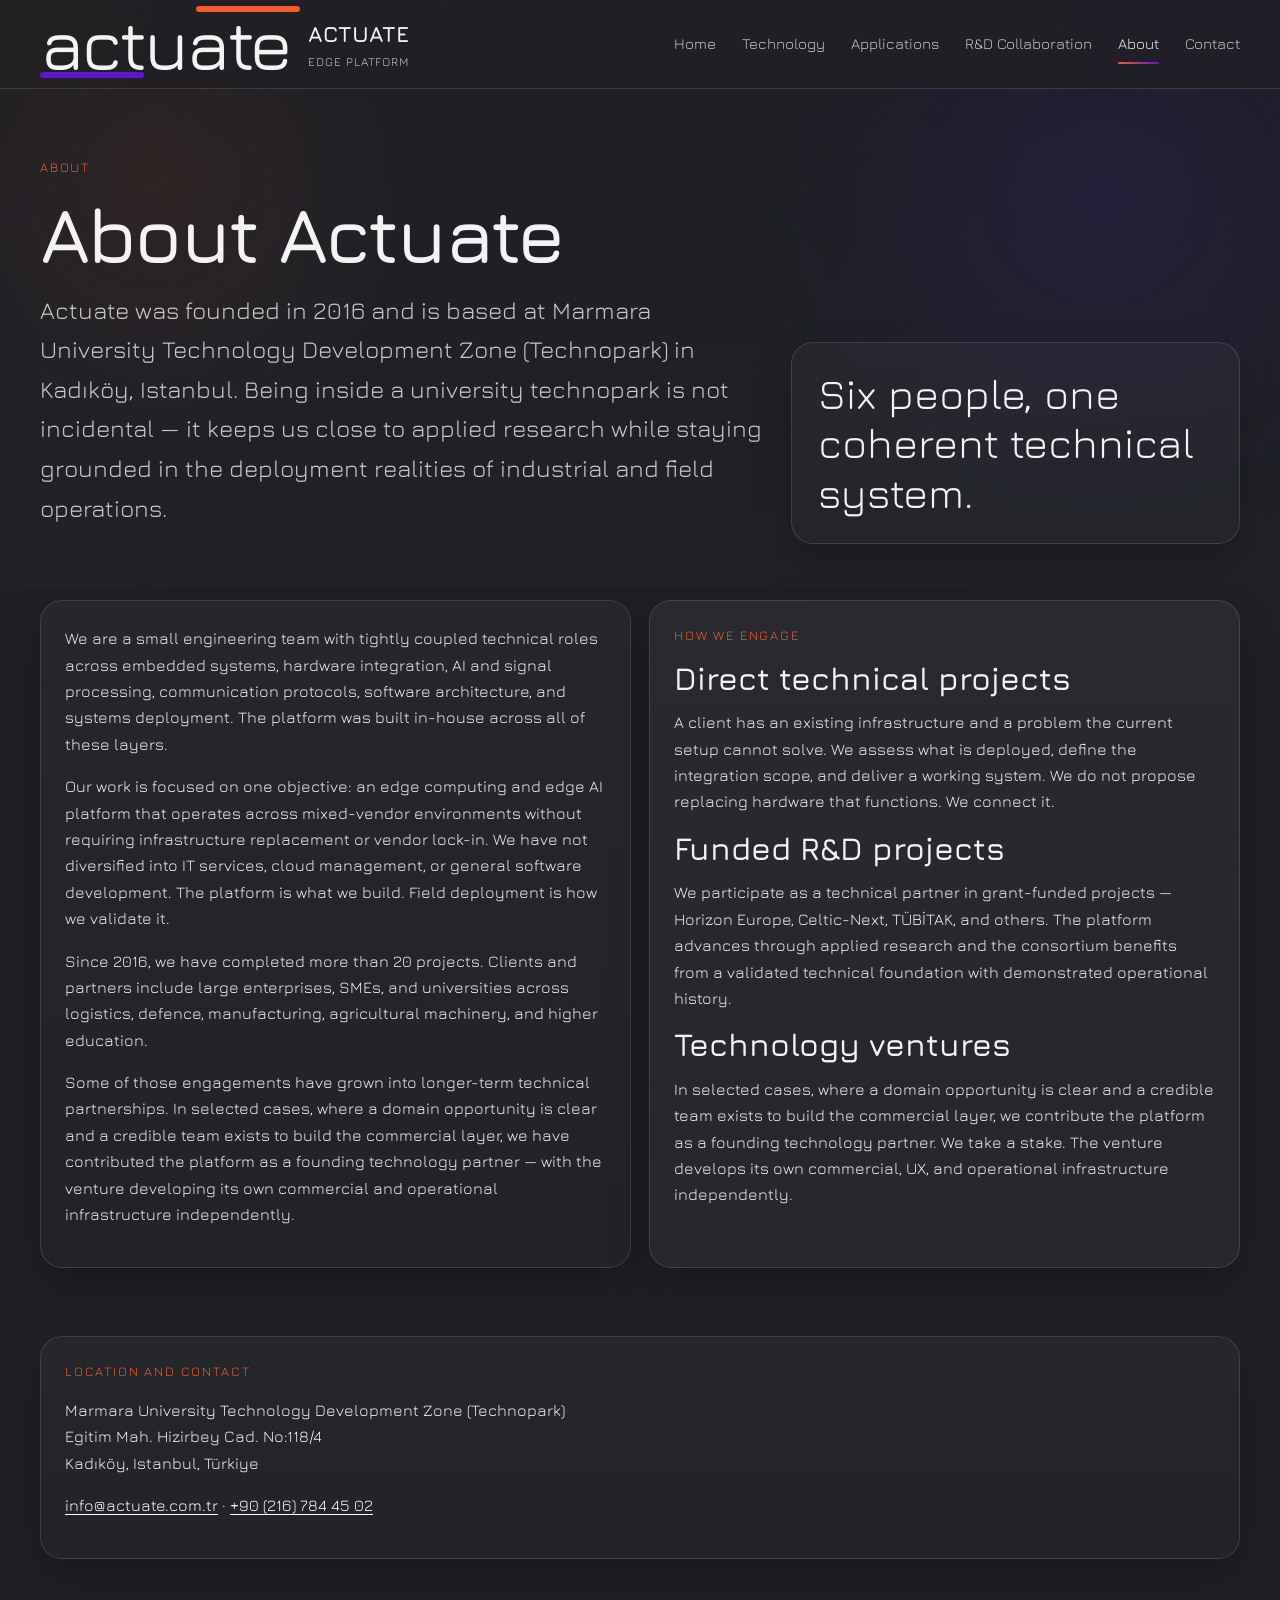
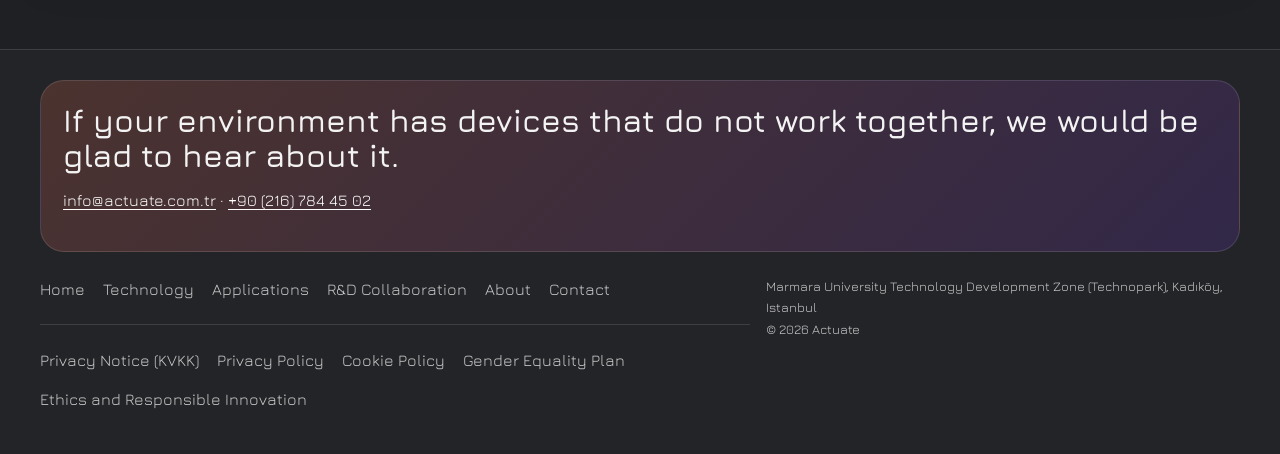
==== about.html @ cb900380 "Initial Actuate static website" ====
<!doctype html>
<html lang="en">
<head>
  <meta charset="utf-8">
  <meta name="viewport" content="width=device-width, initial-scale=1">
  <title>Actuate | About</title>
  <meta name="description" content="About Actuate.">
  <link rel="preconnect" href="https://fonts.googleapis.com">
  <link rel="preconnect" href="https://fonts.gstatic.com" crossorigin>
  <link rel="stylesheet" href="css/style.css">
</head>
<body>
  <header class="site-header">
    <div class="container nav-wrap">
      <a class="brand" href="index.html"><div class="brand-mark"><div class="brand-bars"><span class="brand-bar-orange"></span><span class="brand-bar-purple"></span></div><div class="brand-word">actuate</div></div><div class="brand-meta"><strong>ACTUATE</strong><small>Edge Platform</small></div></a>
      <nav class="main-nav">
        <a href="index.html" class="">Home</a><a href="technology.html" class="">Technology</a><a href="applications.html" class="">Applications</a><a href="rd-collaboration.html" class="">R&D Collaboration</a><a href="about.html" class="active">About</a><a href="contact.html" class="">Contact</a>
      </nav>
    </div>
  </header>
  <main>
    
<section class="hero">
  <div class="container hero-grid hero-generic">
    <div>
      <div class="eyebrow">About</div>
      <h1>About Actuate</h1>
      <p class="lead">Actuate was founded in 2016 and is based at Marmara University Technology Development Zone (Technopark) in Kadıköy, Istanbul. Being inside a university technopark is not incidental — it keeps us close to applied research while staying grounded in the deployment realities of industrial and field operations.</p>
    </div>
    <aside class="quote-card">
      <blockquote>Six people, one coherent technical system.</blockquote>
    </aside>
  </div>
</section>

<section class="section section-tight">
  <div class="container grid-2">
    <section class="panel">
      <p>We are a small engineering team with tightly coupled technical roles across embedded systems, hardware integration, AI and signal processing, communication protocols, software architecture, and systems deployment. The platform was built in-house across all of these layers.</p>
      <p>Our work is focused on one objective: an edge computing and edge AI platform that operates across mixed-vendor environments without requiring infrastructure replacement or vendor lock-in. We have not diversified into IT services, cloud management, or general software development. The platform is what we build. Field deployment is how we validate it.</p>
      <p>Since 2016, we have completed more than 20 projects. Clients and partners include large enterprises, SMEs, and universities across logistics, defence, manufacturing, agricultural machinery, and higher education.</p>
      <p>Some of those engagements have grown into longer-term technical partnerships. In selected cases, where a domain opportunity is clear and a credible team exists to build the commercial layer, we have contributed the platform as a founding technology partner — with the venture developing its own commercial and operational infrastructure independently.</p>
    </section>
    <section class="panel panel-muted">
      <div class="eyebrow">How we engage</div>
      <h3>Direct technical projects</h3>
      <p>A client has an existing infrastructure and a problem the current setup cannot solve. We assess what is deployed, define the integration scope, and deliver a working system. We do not propose replacing hardware that functions. We connect it.</p>
      <h3>Funded R&amp;D projects</h3>
      <p>We participate as a technical partner in grant-funded projects — Horizon Europe, Celtic-Next, TÜBİTAK, and others. The platform advances through applied research and the consortium benefits from a validated technical foundation with demonstrated operational history.</p>
      <h3>Technology ventures</h3>
      <p>In selected cases, where a domain opportunity is clear and a credible team exists to build the commercial layer, we contribute the platform as a founding technology partner. We take a stake. The venture develops its own commercial, UX, and operational infrastructure independently.</p>
    </section>
  </div>
</section>

<section class="section">
  <div class="container panel">
    <div class="eyebrow">Location and contact</div>
    <p>Marmara University Technology Development Zone (Technopark)<br>
    Egitim Mah. Hizirbey Cad. No:118/4<br>
    Kadıköy, Istanbul, Türkiye</p>
    <p><a class="inline-link" href="mailto:info@actuate.com.tr">info@actuate.com.tr</a> · <a class="inline-link" href="tel:+902167844502">+90 (216) 784 45 02</a></p>
  </div>
</section>

  </main>
  
<footer class="site-footer">
  <div class="container">
    <div class="footer-top-cta">
      <h3>If your environment has devices that do not work together, we would be glad to hear about it.</h3>
      <p><a class="inline-link" href="mailto:info@actuate.com.tr">info@actuate.com.tr</a> · <a class="inline-link" href="tel:+902167844502">+90 (216) 784 45 02</a></p>
    </div>
    <div class="footer-grid">
      <div>
        <div class="footer-nav"><a href="index.html">Home</a><a href="technology.html">Technology</a><a href="applications.html">Applications</a><a href="rd-collaboration.html">R&D Collaboration</a><a href="about.html">About</a><a href="contact.html">Contact</a></div>
        <hr class="sep">
        <div class="footer-legal"><a href="privacy-notice-kvkk.html">Privacy Notice (KVKK)</a><a href="privacy-policy.html">Privacy Policy</a><a href="cookie-policy.html">Cookie Policy</a><a href="gender-equality-plan.html">Gender Equality Plan</a><a href="ethics-and-responsible-innovation.html">Ethics and Responsible Innovation</a></div>
      </div>
      <div class="small">
        Marmara University Technology Development Zone (Technopark), Kadıköy, Istanbul<br>
        © <span data-year></span> Actuate
      </div>
    </div>
  </div>
</footer>

  <script src="js/main.js"></script>
</body>
</html>
---- css/style.css ----
@import url('https://fonts.googleapis.com/css2?family=Jura:wght@300;400;500;600;700&display=swap');

:root{
  --bg:#1f2024;
  --surface:#2a2b30;
  --surface-2:#24252a;
  --surface-3:#313238;
  --accent:#f85a28;
  --accent-2:#5b17c9;
  --text:#f3f3f3;
  --muted:#c9c9c9;
  --line:rgba(255,255,255,.12);
  --max:1200px;
  --radius:22px;
  --shadow:0 18px 42px rgba(0,0,0,.22);
}
*{box-sizing:border-box}
html{scroll-behavior:smooth}
body{
  margin:0;
  background:
    radial-gradient(circle at top right, rgba(91,23,201,.16), transparent 28%),
    radial-gradient(circle at top left, rgba(248,90,40,.10), transparent 26%),
    var(--bg);
  color:var(--text);
  font-family:"Jura",system-ui,sans-serif;
  line-height:1.65;
}
img{max-width:100%;display:block}
a{color:inherit;text-decoration:none}
.container{width:min(var(--max), calc(100% - 32px));margin:0 auto}
.site-header{
  position:sticky; top:0; z-index:50;
  backdrop-filter:blur(16px);
  background:rgba(31,32,36,.84);
  border-bottom:1px solid var(--line);
}
.nav-wrap{
  min-height:84px; display:flex; align-items:center; justify-content:space-between; gap:20px;
}
.brand{display:flex; align-items:center; gap:14px; min-width:0}
.brand img{width:132px; height:auto; border-radius:12px}
.brand small{color:var(--muted); display:block; font-size:12px; letter-spacing:.08em; text-transform:uppercase}
.main-nav{
  display:flex; gap:26px; flex-wrap:wrap; justify-content:flex-end; align-items:center;
}
.main-nav a{
  color:var(--muted);
  font-size:15px;
  position:relative;
  padding:10px 0;
}
.main-nav a:hover,.main-nav a.active{color:var(--text)}
.main-nav a.active::after,.main-nav a:hover::after{
  content:""; position:absolute; left:0; right:0; bottom:2px; height:2px;
  background:linear-gradient(90deg,var(--accent),var(--accent-2));
  border-radius:999px;
}
.hero{padding:68px 0 44px}
.hero-grid{
  display:grid; gap:28px; align-items:end;
}
.hero-home{grid-template-columns:1.25fr .75fr}
.hero-generic{grid-template-columns:1fr .62fr}
.eyebrow{
  color:var(--accent); font-size:13px; text-transform:uppercase; letter-spacing:.14em; margin-bottom:14px;
}
h1,h2,h3,h4{margin:0 0 14px; line-height:1.08}
h1{font-size:clamp(42px,8vw,78px); font-weight:600; letter-spacing:-.03em}
h2{font-size:clamp(30px,6vw,52px); font-weight:600; letter-spacing:-.02em}
h3{font-size:clamp(22px,4.6vw,32px); font-weight:600}
p{margin:0 0 16px}
.lead{
  color:var(--muted);
  font-size:clamp(18px,2.4vw,24px);
  max-width:900px;
}
.cta-row{display:flex; gap:14px; flex-wrap:wrap; margin-top:28px}
.btn{
  display:inline-flex; align-items:center; justify-content:center;
  min-height:50px; padding:0 22px; border-radius:999px;
  border:1px solid transparent; font-weight:600; font-size:15px;
  transition:.2s ease;
}
.btn-primary{
  background:linear-gradient(135deg,var(--accent),#ff7a52); color:#fff; box-shadow:var(--shadow);
}
.btn-secondary{
  background:transparent; border-color:rgba(255,255,255,.18); color:var(--text);
}
.btn:hover{transform:translateY(-1px)}
.hero-panel,.panel,.card,.evidence-card,.quote-card{
  background:linear-gradient(180deg, rgba(255,255,255,.03), rgba(255,255,255,.015));
  border:1px solid var(--line);
  box-shadow:var(--shadow);
  border-radius:var(--radius);
}
.hero-panel{padding:26px; min-height:100%}
.hero-panel .shape{
  aspect-ratio:1/1; border-radius:18px; overflow:hidden; margin-top:10px;
  background:
    linear-gradient(135deg, rgba(248,90,40,.2), rgba(91,23,201,.2)),
    var(--surface);
  border:1px solid rgba(255,255,255,.08);
}
.hero-panel .shape img{width:100%; height:100%; object-fit:cover; mix-blend-mode:screen; opacity:.82}
.section{padding:34px 0}
.section-tight{padding-top:12px}
.section-head{display:flex; align-items:end; justify-content:space-between; gap:20px; margin-bottom:18px}
.section-head p{max-width:760px; color:var(--muted)}
.grid-2{display:grid; grid-template-columns:1fr; gap:18px}
.panel{padding:24px}
.panel-muted{background:linear-gradient(180deg, rgba(255,255,255,.025), rgba(255,255,255,.01)), var(--surface-2)}
.list-clean{margin:0; padding-left:18px}
.list-clean li{margin:0 0 10px}
.feature-grid,.applications-grid,.legal-grid,.evidence-strip,.contact-grid,.footer-grid{
  display:grid; gap:16px;
}
.feature-grid,.applications-grid{grid-template-columns:1fr}
.card{padding:22px; height:100%}
.card h3{margin-bottom:10px}
.card p,.muted{color:var(--muted)}
.card-accent{
  background:
    linear-gradient(180deg, rgba(248,90,40,.08), rgba(255,255,255,.015)),
    var(--surface);
}
.card-accent-2{
  background:
    linear-gradient(180deg, rgba(91,23,201,.10), rgba(255,255,255,.015)),
    var(--surface);
}
.evidence-strip{grid-template-columns:repeat(2,1fr); margin-top:22px}
.evidence-item{
  background:var(--surface);
  border:1px solid var(--line);
  border-radius:18px;
  padding:16px 18px;
}
.evidence-item strong{display:block; font-size:22px; margin-bottom:2px}
.quote-card{
  padding:26px;
  position:relative;
}
.quote-card blockquote{
  margin:0;
  font-size:clamp(26px,4vw,42px);
  line-height:1.18;
}
.safe-card{
  padding:22px;
  background:
    linear-gradient(180deg, rgba(91,23,201,.16), rgba(255,255,255,.015)),
    var(--surface);
}
.stats{display:grid; grid-template-columns:repeat(2,1fr); gap:12px; margin:18px 0}
.stat{
  background:rgba(255,255,255,.04);
  border:1px solid rgba(255,255,255,.08);
  border-radius:16px;
  padding:14px;
}
.stat strong{display:block; font-size:22px}
.app-emphasis{
  border-color:rgba(248,90,40,.25);
  background:
    linear-gradient(180deg, rgba(248,90,40,.12), rgba(255,255,255,.015)),
    var(--surface);
}
.app-emphasis-purple{
  border-color:rgba(91,23,201,.24);
  background:
    linear-gradient(180deg, rgba(91,23,201,.13), rgba(255,255,255,.015)),
    var(--surface);
}
.table-wrap{overflow:auto}
table{
  width:100%; border-collapse:collapse; min-width:680px; background:var(--surface);
  border:1px solid var(--line); border-radius:18px; overflow:hidden;
}
th,td{padding:16px 18px; text-align:left; border-bottom:1px solid var(--line)}
th{font-weight:600; color:#fff; background:rgba(255,255,255,.03)}
tr:last-child td{border-bottom:none}
.contact-grid{grid-template-columns:1fr}
.form-grid{display:grid; gap:14px}
label{display:block; font-size:14px; color:var(--muted); margin-bottom:8px}
input,textarea,select{
  width:100%; background:#191a1d; color:var(--text);
  border:1px solid rgba(255,255,255,.10); border-radius:14px;
  padding:14px 16px; font:inherit;
}
textarea{min-height:160px; resize:vertical}
.site-footer{
  margin-top:56px; padding:30px 0 42px; border-top:1px solid var(--line);
  background:rgba(255,255,255,.015);
}
.footer-top-cta{
  padding:22px; margin-bottom:24px;
  background:
    linear-gradient(135deg, rgba(248,90,40,.16), rgba(91,23,201,.16)),
    var(--surface);
  border:1px solid var(--line); border-radius:24px;
}
.footer-grid{grid-template-columns:1fr}
.footer-nav,.footer-legal{display:flex; flex-wrap:wrap; gap:12px 18px}
.footer-nav a,.footer-legal a{color:var(--muted)}
.footer-nav a:hover,.footer-legal a:hover{color:#fff}
.small{font-size:13px; color:var(--muted)}
.inline-link{color:#fff; text-decoration:underline; text-underline-offset:3px}
.kv-only{max-width:920px}
hr.sep{border:none; border-top:1px solid var(--line); margin:22px 0}
@media (min-width:720px){
  .grid-2{grid-template-columns:1fr 1fr}
  .feature-grid{grid-template-columns:repeat(2,1fr)}
  .applications-grid{grid-template-columns:repeat(2,1fr)}
  .contact-grid{grid-template-columns:.95fr 1.05fr}
  .footer-grid{grid-template-columns:1.2fr .8fr}
  .evidence-strip{grid-template-columns:repeat(4,1fr)}
}
@media (min-width:980px){
  .feature-grid{grid-template-columns:repeat(2,1fr)}
  .applications-grid{grid-template-columns:repeat(2,1fr)}
}
@media (max-width:880px){
  .hero-home,.hero-generic{grid-template-columns:1fr}
  .nav-wrap{align-items:flex-start; padding:14px 0}
}


/* V2.1 revisions */
.brand{gap:18px}
.brand img{display:none}
.brand-mark{position:relative;display:flex;flex-direction:column;justify-content:center;min-width:240px;height:88px}
.brand-word{font-size:72px;line-height:.9;font-weight:500;letter-spacing:-.04em;color:#f3f3f3}
.brand-bars{position:absolute;inset:0;pointer-events:none}
.brand-bar-orange,.brand-bar-purple{position:absolute;height:6px;border-radius:999px}
.brand-bar-orange{width:104px;left:156px;top:6px;background:var(--accent)}
.brand-bar-purple{width:104px;left:0;bottom:10px;background:var(--accent-2)}
.brand-meta strong{font-size:22px}
.brand-meta span{font-size:13px}
.hero{background:radial-gradient(circle at 86% 20%, rgba(91,23,201,.12), transparent 28%),radial-gradient(circle at 12% 18%, rgba(248,90,40,.08), transparent 22%),linear-gradient(180deg, #1d1f24 0%, #202228 100%)}
.hero-card{min-height:100%}
.visual-frame{min-height:280px;border-radius:22px;border:1px solid rgba(255,255,255,.09);background:linear-gradient(180deg, rgba(255,255,255,.02), rgba(255,255,255,.01)), #17181c;position:relative;overflow:hidden}
.visual-grid{position:absolute;inset:0;background-image:linear-gradient(rgba(255,255,255,.04) 1px, transparent 1px),linear-gradient(90deg, rgba(255,255,255,.04) 1px, transparent 1px);background-size:28px 28px;mask-image:linear-gradient(180deg, rgba(0,0,0,.9), rgba(0,0,0,.28))}
.visual-chip{position:absolute;padding:10px 14px;border-radius:999px;background:rgba(255,255,255,.06);border:1px solid rgba(255,255,255,.10);font-size:13px}
.visual-chip.orange{background:rgba(248,90,40,.12)}
.visual-chip.purple{background:rgba(91,23,201,.14)}
.visual-chip.one{left:10%;top:14%}
.visual-chip.two{right:14%;top:20%}
.visual-chip.three{left:14%;bottom:18%}
.visual-chip.four{right:10%;bottom:14%}
.glow-core{position:absolute;left:50%;top:50%;transform:translate(-50%,-50%);width:120px;height:120px;border-radius:50%;background:radial-gradient(circle, rgba(255,255,255,.9) 0%, rgba(248,90,40,.7) 18%, rgba(91,23,201,.42) 34%, rgba(91,23,201,0) 72%);filter:blur(4px);animation:corePulse 4s ease-in-out infinite}
.orbit{position:absolute;left:50%;top:50%;transform:translate(-50%,-50%);width:260px;height:260px;border-radius:50%;border:1px solid rgba(255,255,255,.08)}
.orbit.two{width:340px;height:340px;animation:spin 18s linear infinite}
.orbit.one{animation:spinReverse 14s linear infinite}
.orbit-dot{position:absolute;width:12px;height:12px;border-radius:50%;background:var(--accent);top:10px;left:50%;transform:translateX(-50%);box-shadow:0 0 18px rgba(248,90,40,.8)}
.orbit.two .orbit-dot{background:var(--accent-2);box-shadow:0 0 18px rgba(91,23,201,.8)}
.proof-banner{display:grid;grid-template-columns:1.2fr .8fr;gap:16px;align-items:stretch}
.metric-row{display:grid;grid-template-columns:repeat(3,1fr);gap:12px}
.metric{padding:18px;border-radius:18px;background:rgba(255,255,255,.04);border:1px solid rgba(255,255,255,.08)}
.metric strong{display:block;font-size:28px}
.app-visual{min-height:150px;border-radius:18px;border:1px solid rgba(255,255,255,.08);background:radial-gradient(circle at 18% 30%, rgba(248,90,40,.22), transparent 22%),radial-gradient(circle at 82% 40%, rgba(91,23,201,.24), transparent 24%),linear-gradient(180deg, rgba(255,255,255,.02), rgba(255,255,255,.01)), #181a1e;position:relative;overflow:hidden;margin-top:16px}
.app-visual:before,.app-visual:after{content:"";position:absolute;height:2px;left:10%;right:10%;background:linear-gradient(90deg, transparent, rgba(255,255,255,.16), transparent)}
.app-visual:before{top:38%}
.app-visual:after{top:62%}
.app-visual .dot{position:absolute;width:12px;height:12px;border-radius:50%;background:var(--accent);top:calc(38% - 5px);left:20%;animation:scanDot 5s linear infinite}
.app-visual .dot.two{top:calc(62% - 5px);background:var(--accent-2);animation-duration:6s}
@keyframes corePulse{0%,100%{transform:translate(-50%,-50%) scale(.92)}50%{transform:translate(-50%,-50%) scale(1.06)}}
@keyframes spin{from{transform:translate(-50%,-50%) rotate(0deg)}to{transform:translate(-50%,-50%) rotate(360deg)}}
@keyframes spinReverse{from{transform:translate(-50%,-50%) rotate(360deg)}to{transform:translate(-50%,-50%) rotate(0deg)}}
@keyframes scanDot{0%{left:16%}100%{left:82%}}
@media (max-width:980px){.brand-mark{min-width:180px;height:72px}.brand-word{font-size:56px}.brand-bar-orange{left:120px;width:82px}.brand-bar-purple{width:82px}.proof-banner,.metric-row{grid-template-columns:1fr}}
@media (max-width:760px){.brand-mark{min-width:150px;height:60px}.brand-word{font-size:46px}.brand-bar-orange{left:98px;width:64px;top:4px}.brand-bar-purple{width:64px;bottom:8px}}
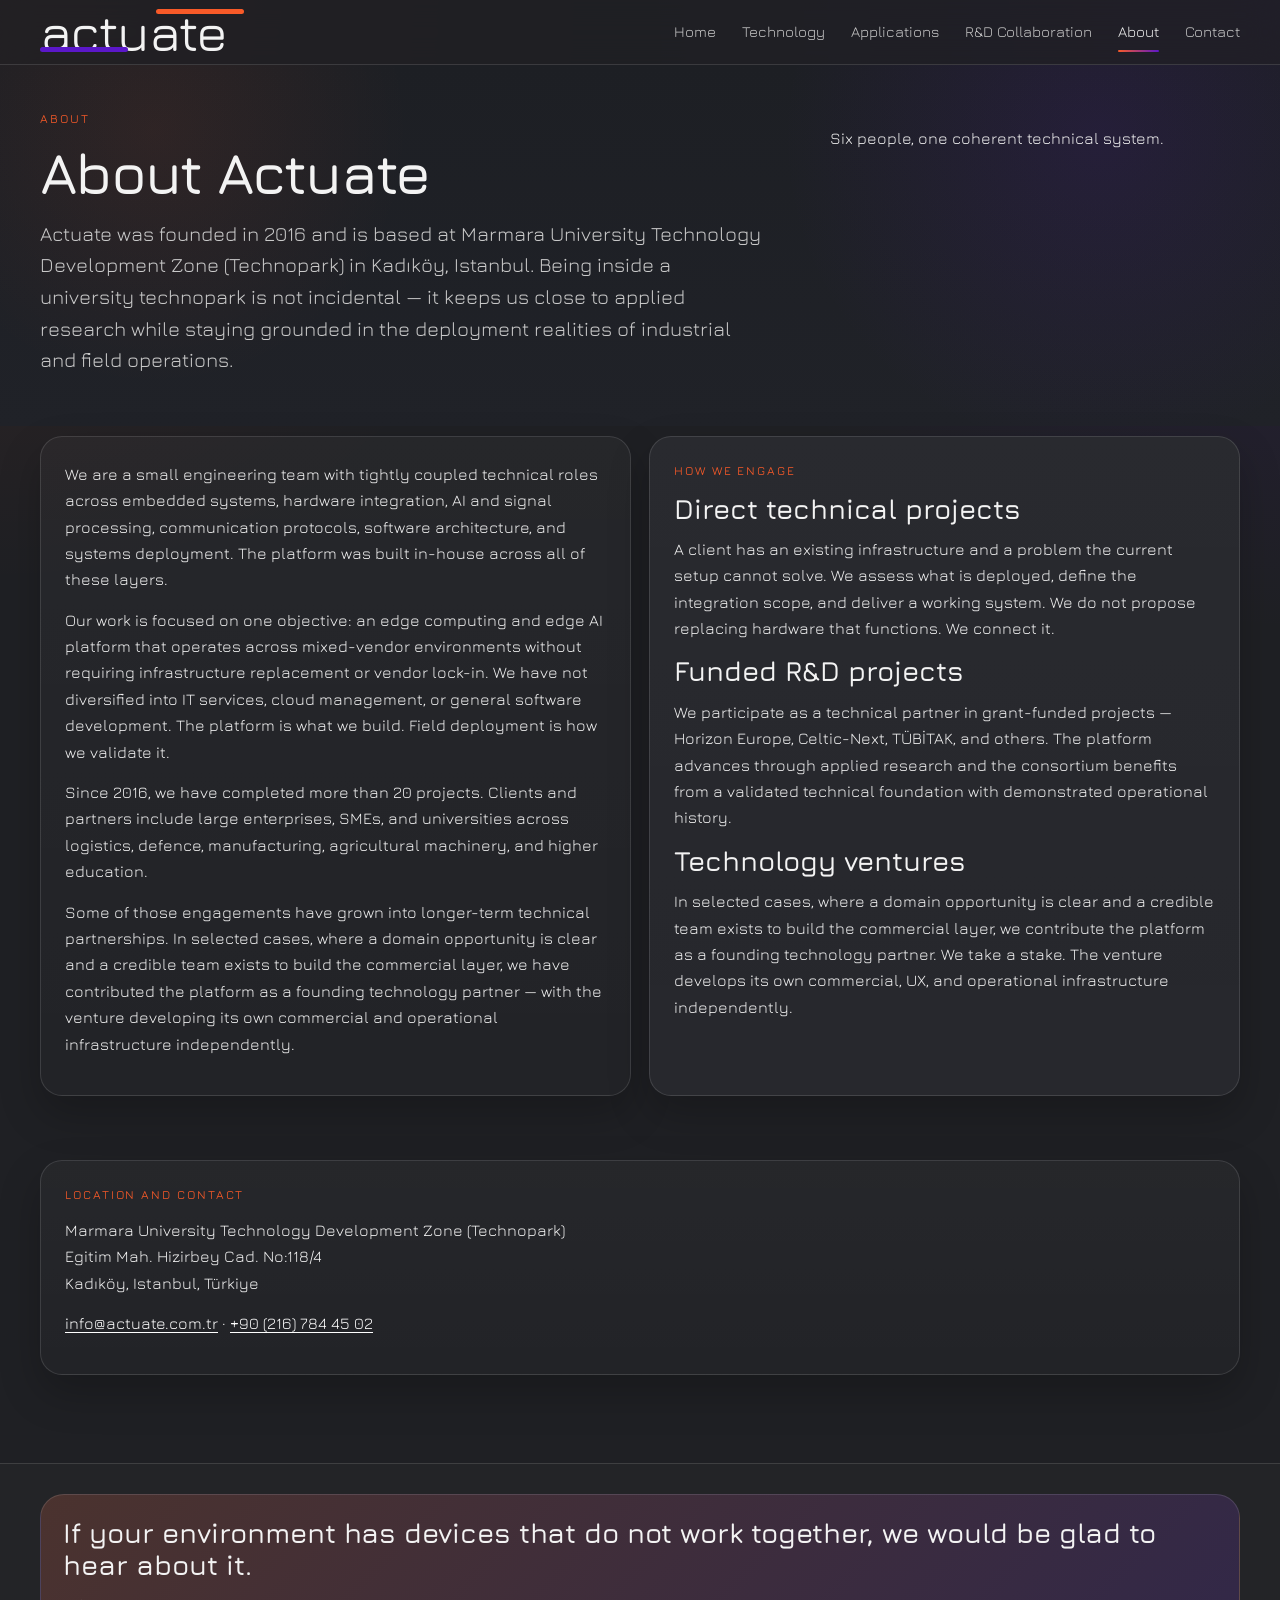
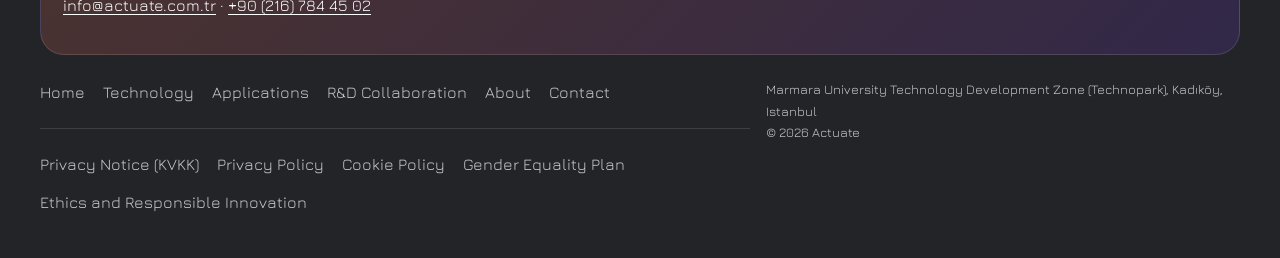
==== commit 7276226d: "Updated about.html" ====
--- a/about.html
+++ b/about.html
@@ -12,7 +12,7 @@
 <body>
   <header class="site-header">
     <div class="container nav-wrap">
-      <a class="brand" href="index.html"><div class="brand-mark"><div class="brand-bars"><span class="brand-bar-orange"></span><span class="brand-bar-purple"></span></div><div class="brand-word">actuate</div></div><div class="brand-meta"><strong>ACTUATE</strong><small>Edge Platform</small></div></a>
+      <a class="brand" href="index.html"><div class="brand-mark"><div class="brand-bars"><span class="brand-bar-orange"></span><span class="brand-bar-purple"></span></div><div class="brand-word">actuate</div></div></a>
       <nav class="main-nav">
         <a href="index.html" class="">Home</a><a href="technology.html" class="">Technology</a><a href="applications.html" class="">Applications</a><a href="rd-collaboration.html" class="">R&D Collaboration</a><a href="about.html" class="active">About</a><a href="contact.html" class="">Contact</a>
       </nav>
--- a/css/style.css
+++ b/css/style.css
@@ -37,11 +37,10 @@
   border-bottom:1px solid var(--line);
 }
 .nav-wrap{
-  min-height:84px; display:flex; align-items:center; justify-content:space-between; gap:20px;
-}
-.brand{display:flex; align-items:center; gap:14px; min-width:0}
-.brand img{width:132px; height:auto; border-radius:12px}
-.brand small{color:var(--muted); display:block; font-size:12px; letter-spacing:.08em; text-transform:uppercase}
+  min-height:64px; display:flex; align-items:center; justify-content:space-between; gap:20px;
+}
+.brand{display:flex; align-items:center; gap:0; min-width:0}
+.brand img{display:none}
 .main-nav{
   display:flex; gap:26px; flex-wrap:wrap; justify-content:flex-end; align-items:center;
 }
@@ -50,6 +49,7 @@
   font-size:15px;
   position:relative;
   padding:10px 0;
+  transition:color .2s ease;
 }
 .main-nav a:hover,.main-nav a.active{color:var(--text)}
 .main-nav a.active::after,.main-nav a:hover::after{
@@ -57,24 +57,25 @@
   background:linear-gradient(90deg,var(--accent),var(--accent-2));
   border-radius:999px;
 }
-.hero{padding:68px 0 44px}
+.hero{padding:44px 0 36px}
 .hero-grid{
-  display:grid; gap:28px; align-items:end;
-}
-.hero-home{grid-template-columns:1.25fr .75fr}
+  display:grid; gap:24px; align-items:start;
+}
+.hero-home{grid-template-columns:1.3fr .7fr}
 .hero-generic{grid-template-columns:1fr .62fr}
 .eyebrow{
-  color:var(--accent); font-size:13px; text-transform:uppercase; letter-spacing:.14em; margin-bottom:14px;
-}
-h1,h2,h3,h4{margin:0 0 14px; line-height:1.08}
-h1{font-size:clamp(42px,8vw,78px); font-weight:600; letter-spacing:-.03em}
-h2{font-size:clamp(30px,6vw,52px); font-weight:600; letter-spacing:-.02em}
-h3{font-size:clamp(22px,4.6vw,32px); font-weight:600}
-p{margin:0 0 16px}
+  color:var(--accent); font-size:12px; text-transform:uppercase; letter-spacing:.16em; margin-bottom:12px; font-weight:500;
+}
+h1,h2,h3,h4{margin:0 0 12px; line-height:1.12}
+h1{font-size:clamp(38px,6vw,58px); font-weight:600; letter-spacing:-.03em}
+h2{font-size:clamp(26px,4.8vw,42px); font-weight:600; letter-spacing:-.02em}
+h3{font-size:clamp(20px,3.8vw,28px); font-weight:600}
+p{margin:0 0 14px}
 .lead{
   color:var(--muted);
-  font-size:clamp(18px,2.4vw,24px);
+  font-size:clamp(17px,2.2vw,20px);
   max-width:900px;
+  line-height:1.58;
 }
 .cta-row{display:flex; gap:14px; flex-wrap:wrap; margin-top:28px}
 .btn{
@@ -90,23 +91,15 @@
   background:transparent; border-color:rgba(255,255,255,.18); color:var(--text);
 }
 .btn:hover{transform:translateY(-1px)}
-.hero-panel,.panel,.card,.evidence-card,.quote-card{
+.hero-panel,.panel,.card,.evidence-card{
   background:linear-gradient(180deg, rgba(255,255,255,.03), rgba(255,255,255,.015));
   border:1px solid var(--line);
   box-shadow:var(--shadow);
   border-radius:var(--radius);
 }
-.hero-panel{padding:26px; min-height:100%}
-.hero-panel .shape{
-  aspect-ratio:1/1; border-radius:18px; overflow:hidden; margin-top:10px;
-  background:
-    linear-gradient(135deg, rgba(248,90,40,.2), rgba(91,23,201,.2)),
-    var(--surface);
-  border:1px solid rgba(255,255,255,.08);
-}
-.hero-panel .shape img{width:100%; height:100%; object-fit:cover; mix-blend-mode:screen; opacity:.82}
-.section{padding:34px 0}
-.section-tight{padding-top:12px}
+.hero-panel{padding:24px; min-height:100%}
+.section{padding:32px 0}
+.section-tight{padding-top:10px}
 .section-head{display:flex; align-items:end; justify-content:space-between; gap:20px; margin-bottom:18px}
 .section-head p{max-width:760px; color:var(--muted)}
 .grid-2{display:grid; grid-template-columns:1fr; gap:18px}
@@ -139,15 +132,6 @@
   padding:16px 18px;
 }
 .evidence-item strong{display:block; font-size:22px; margin-bottom:2px}
-.quote-card{
-  padding:26px;
-  position:relative;
-}
-.quote-card blockquote{
-  margin:0;
-  font-size:clamp(26px,4vw,42px);
-  line-height:1.18;
-}
 .safe-card{
   padding:22px;
   background:
@@ -228,47 +212,61 @@
 }
 
 
-/* V2.1 revisions */
-.brand{gap:18px}
-.brand img{display:none}
-.brand-mark{position:relative;display:flex;flex-direction:column;justify-content:center;min-width:240px;height:88px}
-.brand-word{font-size:72px;line-height:.9;font-weight:500;letter-spacing:-.04em;color:#f3f3f3}
+.brand-mark{position:relative;display:flex;flex-direction:column;justify-content:center;min-width:200px;height:54px}
+.brand-word{font-size:52px;line-height:.9;font-weight:500;letter-spacing:-.03em;color:#f3f3f3}
 .brand-bars{position:absolute;inset:0;pointer-events:none}
-.brand-bar-orange,.brand-bar-purple{position:absolute;height:6px;border-radius:999px}
-.brand-bar-orange{width:104px;left:156px;top:6px;background:var(--accent)}
-.brand-bar-purple{width:104px;left:0;bottom:10px;background:var(--accent-2)}
-.brand-meta strong{font-size:22px}
-.brand-meta span{font-size:13px}
+.brand-bar-orange,.brand-bar-purple{position:absolute;height:5px;border-radius:999px}
+.brand-bar-orange{width:88px;left:116px;top:4px;background:var(--accent)}
+.brand-bar-purple{width:88px;left:0;bottom:7px;background:var(--accent-2)}
+.brand-meta{display:none}
 .hero{background:radial-gradient(circle at 86% 20%, rgba(91,23,201,.12), transparent 28%),radial-gradient(circle at 12% 18%, rgba(248,90,40,.08), transparent 22%),linear-gradient(180deg, #1d1f24 0%, #202228 100%)}
-.hero-card{min-height:100%}
-.visual-frame{min-height:280px;border-radius:22px;border:1px solid rgba(255,255,255,.09);background:linear-gradient(180deg, rgba(255,255,255,.02), rgba(255,255,255,.01)), #17181c;position:relative;overflow:hidden}
-.visual-grid{position:absolute;inset:0;background-image:linear-gradient(rgba(255,255,255,.04) 1px, transparent 1px),linear-gradient(90deg, rgba(255,255,255,.04) 1px, transparent 1px);background-size:28px 28px;mask-image:linear-gradient(180deg, rgba(0,0,0,.9), rgba(0,0,0,.28))}
-.visual-chip{position:absolute;padding:10px 14px;border-radius:999px;background:rgba(255,255,255,.06);border:1px solid rgba(255,255,255,.10);font-size:13px}
-.visual-chip.orange{background:rgba(248,90,40,.12)}
-.visual-chip.purple{background:rgba(91,23,201,.14)}
-.visual-chip.one{left:10%;top:14%}
-.visual-chip.two{right:14%;top:20%}
-.visual-chip.three{left:14%;bottom:18%}
-.visual-chip.four{right:10%;bottom:14%}
-.glow-core{position:absolute;left:50%;top:50%;transform:translate(-50%,-50%);width:120px;height:120px;border-radius:50%;background:radial-gradient(circle, rgba(255,255,255,.9) 0%, rgba(248,90,40,.7) 18%, rgba(91,23,201,.42) 34%, rgba(91,23,201,0) 72%);filter:blur(4px);animation:corePulse 4s ease-in-out infinite}
-.orbit{position:absolute;left:50%;top:50%;transform:translate(-50%,-50%);width:260px;height:260px;border-radius:50%;border:1px solid rgba(255,255,255,.08)}
-.orbit.two{width:340px;height:340px;animation:spin 18s linear infinite}
-.orbit.one{animation:spinReverse 14s linear infinite}
-.orbit-dot{position:absolute;width:12px;height:12px;border-radius:50%;background:var(--accent);top:10px;left:50%;transform:translateX(-50%);box-shadow:0 0 18px rgba(248,90,40,.8)}
-.orbit.two .orbit-dot{background:var(--accent-2);box-shadow:0 0 18px rgba(91,23,201,.8)}
-.proof-banner{display:grid;grid-template-columns:1.2fr .8fr;gap:16px;align-items:stretch}
-.metric-row{display:grid;grid-template-columns:repeat(3,1fr);gap:12px}
-.metric{padding:18px;border-radius:18px;background:rgba(255,255,255,.04);border:1px solid rgba(255,255,255,.08)}
-.metric strong{display:block;font-size:28px}
-.app-visual{min-height:150px;border-radius:18px;border:1px solid rgba(255,255,255,.08);background:radial-gradient(circle at 18% 30%, rgba(248,90,40,.22), transparent 22%),radial-gradient(circle at 82% 40%, rgba(91,23,201,.24), transparent 24%),linear-gradient(180deg, rgba(255,255,255,.02), rgba(255,255,255,.01)), #181a1e;position:relative;overflow:hidden;margin-top:16px}
-.app-visual:before,.app-visual:after{content:"";position:absolute;height:2px;left:10%;right:10%;background:linear-gradient(90deg, transparent, rgba(255,255,255,.16), transparent)}
-.app-visual:before{top:38%}
-.app-visual:after{top:62%}
-.app-visual .dot{position:absolute;width:12px;height:12px;border-radius:50%;background:var(--accent);top:calc(38% - 5px);left:20%;animation:scanDot 5s linear infinite}
-.app-visual .dot.two{top:calc(62% - 5px);background:var(--accent-2);animation-duration:6s}
+.edge-visual{position:relative;min-height:340px;border-radius:20px;border:1px solid rgba(255,255,255,.09);background:linear-gradient(180deg, rgba(255,255,255,.02), rgba(255,255,255,.01)), #17181c;overflow:hidden}
+.visual-grid{position:absolute;inset:0;background-image:linear-gradient(rgba(255,255,255,.04) 1px, transparent 1px),linear-gradient(90deg, rgba(255,255,255,.04) 1px, transparent 1px);background-size:32px 32px;mask-image:linear-gradient(180deg, rgba(0,0,0,.88), rgba(0,0,0,.26))}
+.visual-chip{position:absolute;padding:8px 12px;border-radius:999px;background:rgba(255,255,255,.06);border:1px solid rgba(255,255,255,.12);font-size:11px;font-weight:500;letter-spacing:.04em;text-transform:uppercase;transition:all .3s ease}
+.visual-chip:hover{background:rgba(255,255,255,.10);border-color:rgba(255,255,255,.20)}
+.visual-chip.orange{background:rgba(248,90,40,.12);border-color:rgba(248,90,40,.24)}
+.visual-chip.orange:hover{background:rgba(248,90,40,.18)}
+.visual-chip.purple{background:rgba(91,23,201,.14);border-color:rgba(91,23,201,.26)}
+.visual-chip.purple:hover{background:rgba(91,23,201,.20)}
+.visual-chip.one{left:8%;top:12%}
+.visual-chip.two{right:10%;top:16%}
+.visual-chip.three{left:12%;bottom:14%}
+.visual-chip.four{right:8%;bottom:12%}
+.glow-core{position:absolute;left:50%;top:50%;transform:translate(-50%,-50%);width:110px;height:110px;border-radius:50%;background:radial-gradient(circle, rgba(255,255,255,.88) 0%, rgba(248,90,40,.68) 18%, rgba(91,23,201,.40) 34%, rgba(91,23,201,0) 72%);filter:blur(3px);animation:corePulse 4s ease-in-out infinite}
+.orbit{position:absolute;left:50%;top:50%;transform:translate(-50%,-50%);border-radius:50%;border:1px solid rgba(255,255,255,.08)}
+.orbit.one{width:240px;height:240px;animation:spinReverse 16s linear infinite}
+.orbit.two{width:310px;height:310px;animation:spin 20s linear infinite}
+.orbit-dot{position:absolute;width:10px;height:10px;border-radius:50%;background:var(--accent);top:8px;left:50%;transform:translateX(-50%);box-shadow:0 0 16px rgba(248,90,40,.78)}
+.orbit.two .orbit-dot{background:var(--accent-2);box-shadow:0 0 16px rgba(91,23,201,.78)}
+.proof-banner{background:linear-gradient(180deg, rgba(255,255,255,.04), rgba(255,255,255,.02)), var(--surface);border:1px solid var(--line);border-radius:var(--radius);padding:26px;box-shadow:var(--shadow)}
+.proof-banner h3{margin-bottom:16px;font-size:clamp(18px,3.2vw,24px)}
+.proof-grid{display:grid;grid-template-columns:repeat(4,1fr);gap:14px}
+.proof-item{padding:16px;border-radius:16px;background:rgba(255,255,255,.04);border:1px solid rgba(255,255,255,.08);transition:all .3s ease}
+.proof-item:hover{background:rgba(255,255,255,.06);border-color:rgba(255,255,255,.14)}
+.proof-item strong{display:block;font-size:26px;margin-bottom:4px;background:linear-gradient(135deg,var(--accent),var(--accent-2));-webkit-background-clip:text;-webkit-text-fill-color:transparent;background-clip:text}
+.proof-item span{font-size:13px;color:var(--muted);display:block;line-height:1.4}
+.tech-arch{position:relative;min-height:380px;border-radius:20px;border:1px solid rgba(255,255,255,.09);background:linear-gradient(180deg, rgba(255,255,255,.02), rgba(255,255,255,.01)), #17181c;overflow:hidden;padding:32px}
+.arch-layer{position:relative;padding:20px 24px;border-radius:16px;border:1px solid rgba(255,255,255,.10);margin-bottom:16px;transition:all .4s ease}
+.arch-layer:hover{border-color:rgba(255,255,255,.18);transform:translateX(4px)}
+.arch-layer:last-child{margin-bottom:0}
+.arch-layer.layer-1{background:linear-gradient(135deg, rgba(248,90,40,.10), rgba(255,255,255,.02))}
+.arch-layer.layer-2{background:linear-gradient(135deg, rgba(91,23,201,.10), rgba(255,255,255,.02))}
+.arch-layer.layer-3{background:linear-gradient(135deg, rgba(248,90,40,.06), rgba(91,23,201,.06))}
+.arch-layer-num{position:absolute;left:24px;top:50%;transform:translateY(-50%);font-size:42px;font-weight:700;opacity:.08;pointer-events:none}
+.arch-layer h4{margin:0 0 6px 52px;font-size:16px;font-weight:600}
+.arch-layer p{margin:0 0 0 52px;font-size:13px;color:var(--muted);line-height:1.5}
+.arch-connector{position:absolute;left:50%;width:2px;height:16px;background:linear-gradient(180deg,rgba(255,255,255,.14),rgba(255,255,255,.06));margin:-8px 0}
+.sector-icon{width:48px;height:48px;margin-bottom:14px;display:flex;align-items:center;justify-content:center;border-radius:12px;background:rgba(255,255,255,.04);border:1px solid rgba(255,255,255,.08);transition:all .3s ease}
+.card:hover .sector-icon{background:rgba(255,255,255,.08);border-color:rgba(255,255,255,.14)}
+.sector-icon svg{width:28px;height:28px;opacity:.82}
+.consortium-proof{background:linear-gradient(135deg, rgba(91,23,201,.12), rgba(248,90,40,.08)), var(--surface);border:1px solid rgba(91,23,201,.20);border-radius:var(--radius);padding:28px;box-shadow:var(--shadow)}
+.consortium-proof h3{margin-bottom:18px;font-size:clamp(20px,3.8vw,28px)}
+.consortium-grid{display:grid;grid-template-columns:repeat(2,1fr);gap:14px;margin:20px 0}
+.consortium-metric{padding:16px;border-radius:14px;background:rgba(255,255,255,.06);border:1px solid rgba(255,255,255,.12)}
+.consortium-metric strong{display:block;font-size:30px;margin-bottom:4px;color:var(--text)}
+.consortium-metric span{font-size:13px;color:var(--muted)}
 @keyframes corePulse{0%,100%{transform:translate(-50%,-50%) scale(.92)}50%{transform:translate(-50%,-50%) scale(1.06)}}
 @keyframes spin{from{transform:translate(-50%,-50%) rotate(0deg)}to{transform:translate(-50%,-50%) rotate(360deg)}}
 @keyframes spinReverse{from{transform:translate(-50%,-50%) rotate(360deg)}to{transform:translate(-50%,-50%) rotate(0deg)}}
-@keyframes scanDot{0%{left:16%}100%{left:82%}}
-@media (max-width:980px){.brand-mark{min-width:180px;height:72px}.brand-word{font-size:56px}.brand-bar-orange{left:120px;width:82px}.brand-bar-purple{width:82px}.proof-banner,.metric-row{grid-template-columns:1fr}}
-@media (max-width:760px){.brand-mark{min-width:150px;height:60px}.brand-word{font-size:46px}.brand-bar-orange{left:98px;width:64px;top:4px}.brand-bar-purple{width:64px;bottom:8px}}
+@media (max-width:980px){.brand-mark{min-width:160px;height:48px}.brand-word{font-size:44px}.brand-bar-orange{left:96px;width:72px}.brand-bar-purple{width:72px}.proof-grid,.consortium-grid{grid-template-columns:repeat(2,1fr)}}
+@media (max-width:760px){.brand-mark{min-width:140px;height:42px}.brand-word{font-size:38px}.brand-bar-orange{left:84px;width:62px;top:3px}.brand-bar-purple{width:62px;bottom:6px}.proof-grid,.consortium-grid{grid-template-columns:1fr}}
